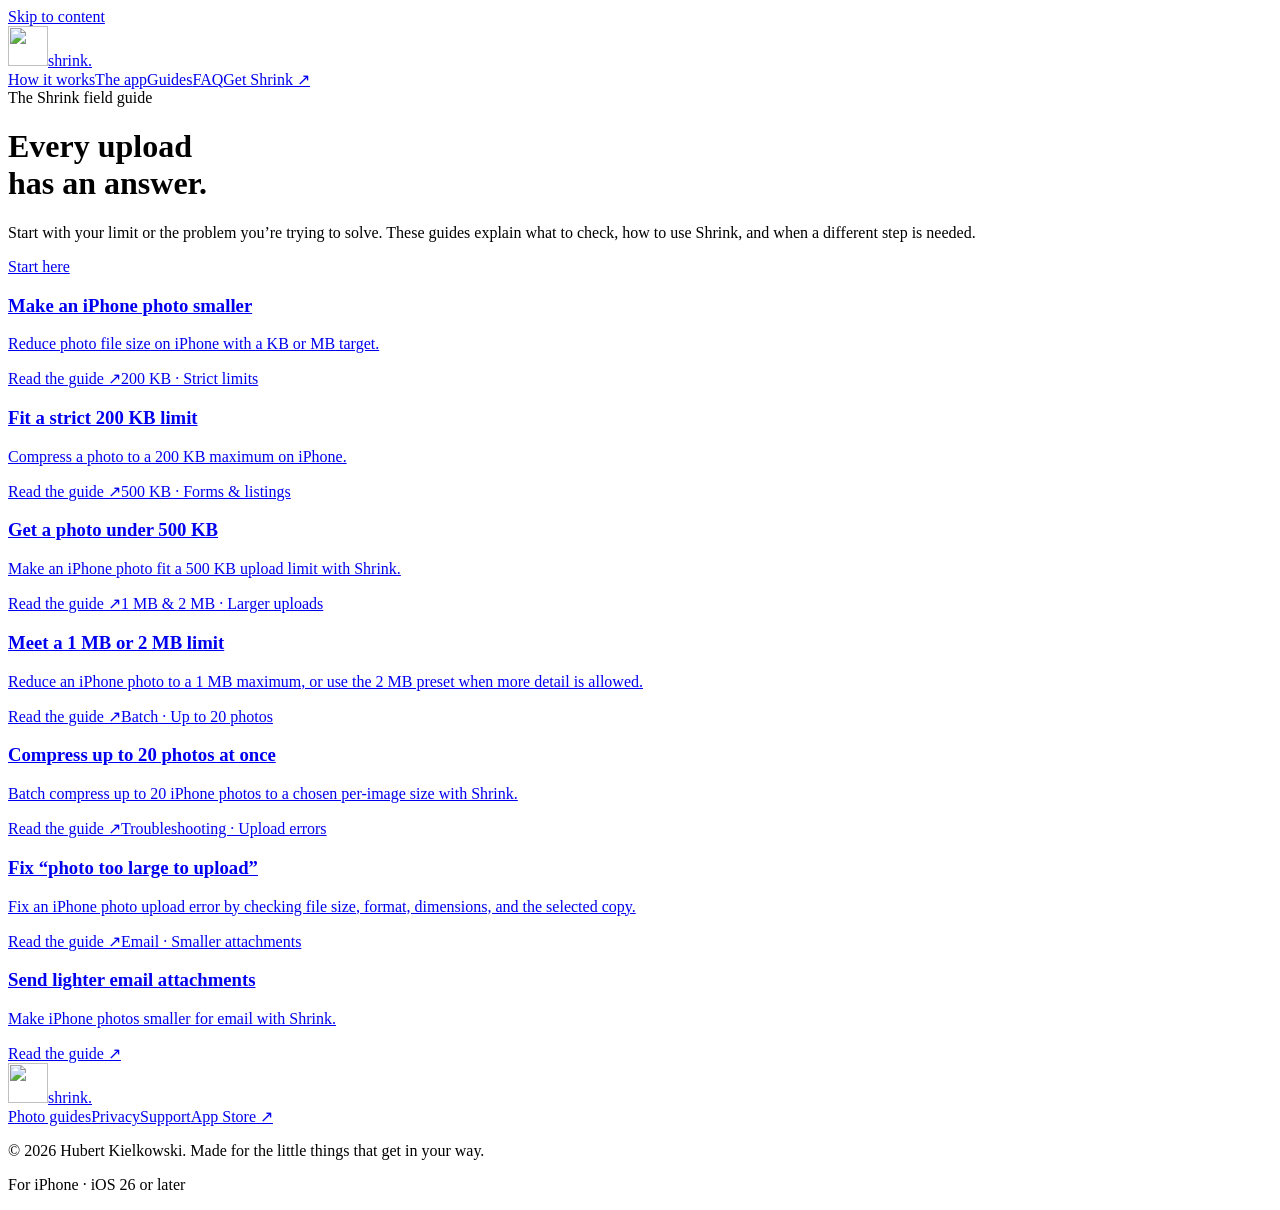
==== guides/index.html @ da06df04 "Move Shrink to bashubb.com/shrink" ====
<!doctype html><html lang="en"><head><meta charset="utf-8"><meta name="viewport" content="width=device-width, initial-scale=1">
<title>iPhone Photo Compression Guides | Shrink</title><meta name="description" content="Practical iPhone guides for 200 KB, 500 KB and 1 MB photo limits, batch compression, email attachments, and upload errors."><link rel="canonical" href="https://bashubb.com/shrink/guides/">
<meta name="theme-color" content="#faf9f6"><meta name="apple-itunes-app" content="app-id=6804833389">
<meta property="og:type" content="website"><meta property="og:site_name" content="Shrink"><meta property="og:title" content="iPhone Photo Compression Guides | Shrink"><meta property="og:description" content="Practical iPhone guides for 200 KB, 500 KB and 1 MB photo limits, batch compression, email attachments, and upload errors."><meta property="og:url" content="https://bashubb.com/shrink/guides/"><meta property="og:image" content="https://bashubb.com/shrink/assets/social-preview.png"><meta property="og:image:width" content="1200"><meta property="og:image:height" content="630"><meta property="og:image:alt" content="Shrink — big photos, small files. An iPhone photo compressor for upload limits."><meta name="twitter:card" content="summary_large_image"><meta name="twitter:image" content="https://bashubb.com/shrink/assets/social-preview.png">
<link rel="icon" href="../assets/app-icon-128.webp" type="image/webp"><link rel="apple-touch-icon" href="../assets/originals/app-icon.jpg"><link rel="stylesheet" href="../assets/site.css"><script src="../assets/site.js" defer></script>
</head><body><a class="skip" href="#main">Skip to content</a><header class="site-header"><nav class="nav wrap" aria-label="Main navigation"><a class="brand" href="../index.html" aria-label="Shrink home"><img src="../assets/app-icon-128.webp" alt="" width="40" height="40">shrink<span aria-hidden="true">.</span></a><div class="nav-links"><a href="../index.html#how-it-works">How it works</a><a href="../index.html#screenshots">The app</a><a href="../guides/index.html">Guides</a><a href="../index.html#faq">FAQ</a><a class="button small" href="https://apps.apple.com/app/id6804833389">Get Shrink <span aria-hidden="true">↗</span></a></div></nav></header><main id="main" class="guide-index wrap"><span class="eyebrow">The Shrink field guide</span><h1>Every upload<br>has an answer.</h1><p>Start with your limit or the problem you’re trying to solve. These guides explain what to check, how to use Shrink, and when a different step is needed.</p><div class="guide-grid"><a class="guide-card featured" href="../guides/reduce-photo-size-iphone/index.html"><span class="guide-tag">Start here</span><h3>Make an iPhone photo smaller</h3><p>Reduce photo file size on iPhone with a KB or MB target.</p><span class="guide-arrow">Read the guide <span aria-hidden="true">↗</span></span></a><a class="guide-card " href="../guides/compress-photo-to-200kb/index.html"><span class="guide-tag">200 KB · Strict limits</span><h3>Fit a strict 200 KB limit</h3><p>Compress a photo to a 200 KB maximum on iPhone.</p><span class="guide-arrow">Read the guide <span aria-hidden="true">↗</span></span></a><a class="guide-card " href="../guides/compress-photo-to-500kb/index.html"><span class="guide-tag">500 KB · Forms & listings</span><h3>Get a photo under 500 KB</h3><p>Make an iPhone photo fit a 500 KB upload limit with Shrink.</p><span class="guide-arrow">Read the guide <span aria-hidden="true">↗</span></span></a><a class="guide-card " href="../guides/compress-photo-under-1mb/index.html"><span class="guide-tag">1 MB & 2 MB · Larger uploads</span><h3>Meet a 1 MB or 2 MB limit</h3><p>Reduce an iPhone photo to a 1 MB maximum, or use the 2 MB preset when more detail is allowed.</p><span class="guide-arrow">Read the guide <span aria-hidden="true">↗</span></span></a><a class="guide-card " href="../guides/batch-compress-photos-iphone/index.html"><span class="guide-tag">Batch · Up to 20 photos</span><h3>Compress up to 20 photos at once</h3><p>Batch compress up to 20 iPhone photos to a chosen per-image size with Shrink.</p><span class="guide-arrow">Read the guide <span aria-hidden="true">↗</span></span></a><a class="guide-card " href="../guides/photo-too-large-to-upload-iphone/index.html"><span class="guide-tag">Troubleshooting · Upload errors</span><h3>Fix “photo too large to upload”</h3><p>Fix an iPhone photo upload error by checking file size, format, dimensions, and the selected copy.</p><span class="guide-arrow">Read the guide <span aria-hidden="true">↗</span></span></a><a class="guide-card " href="../guides/compress-photos-for-email-iphone/index.html"><span class="guide-tag">Email · Smaller attachments</span><h3>Send lighter email attachments</h3><p>Make iPhone photos smaller for email with Shrink.</p><span class="guide-arrow">Read the guide <span aria-hidden="true">↗</span></span></a></div></main><footer class="site-footer"><div class="wrap"><div class="footer-top"><a class="brand" href="../index.html" aria-label="Shrink home"><img src="../assets/app-icon-128.webp" alt="" width="40" height="40">shrink<span aria-hidden="true">.</span></a><nav class="footer-links" aria-label="Footer"><a href="../guides/index.html">Photo guides</a><a href="../privacy/index.html">Privacy</a><a href="mailto:bashubb.dev@gmail.com">Support</a><a href="https://apps.apple.com/app/id6804833389">App Store ↗</a></nav></div><div class="footer-bottom"><p>© 2026 Hubert Kielkowski. Made for the little things that get in your way.</p><p>For iPhone · iOS 26 or later</p></div></div></footer></body></html>
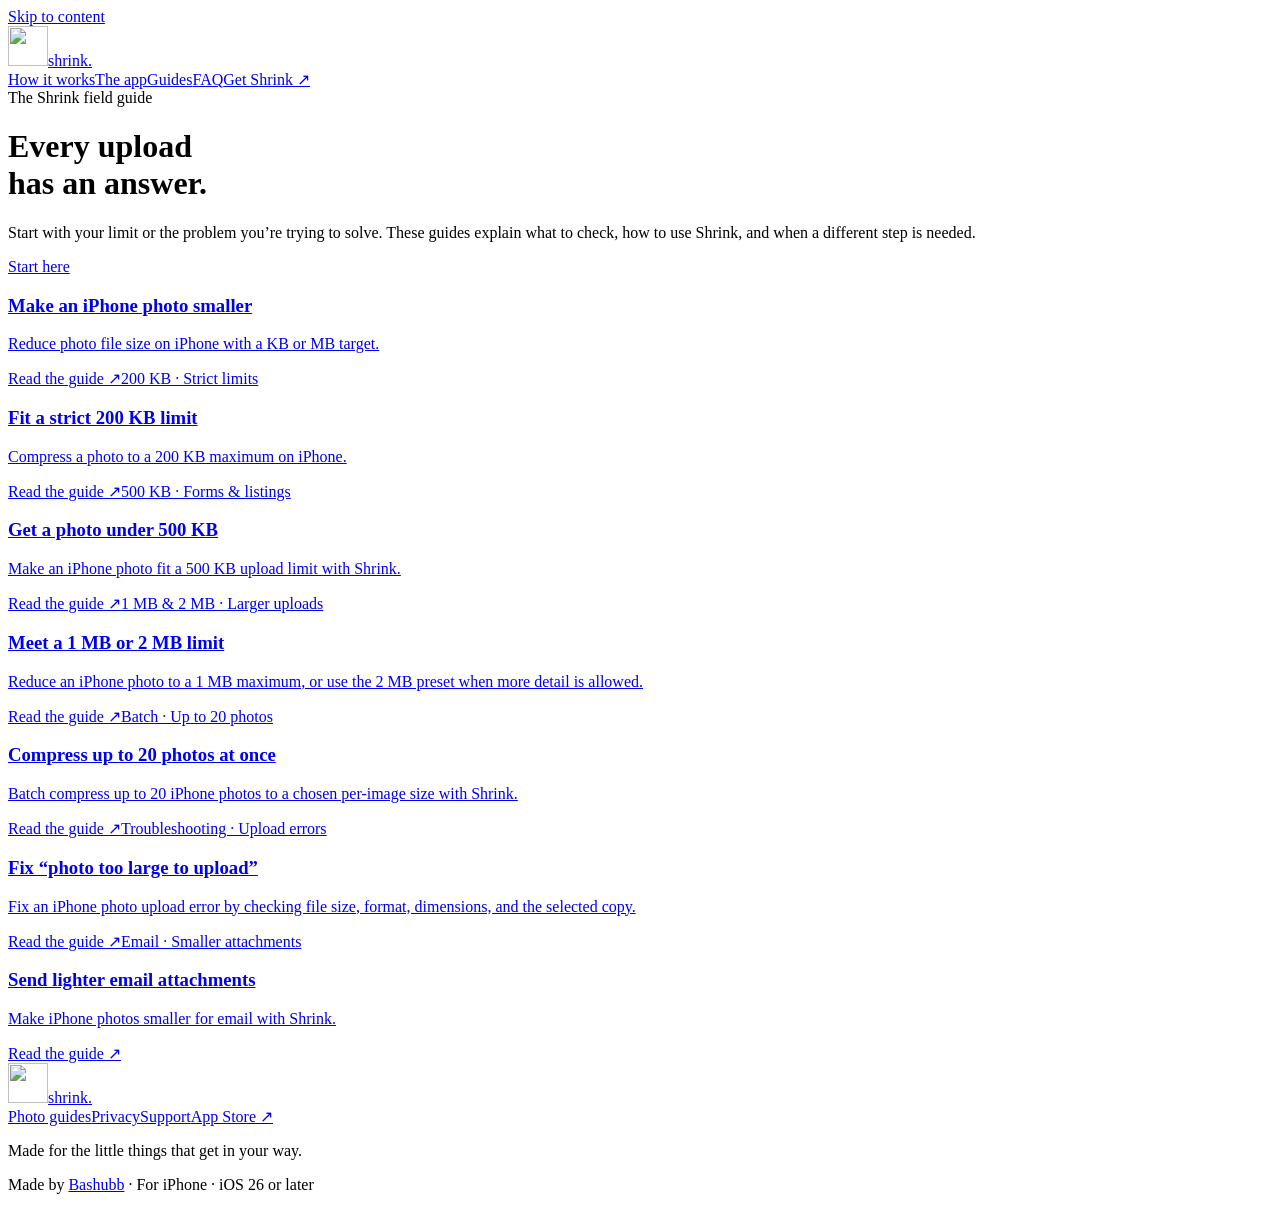
==== commit c253ca67: "Credit Bashubb in Shrink footer" ====
--- a/guides/index.html
+++ b/guides/index.html
@@ -3,4 +3,4 @@
 <meta name="theme-color" content="#faf9f6"><meta name="apple-itunes-app" content="app-id=6804833389">
 <meta property="og:type" content="website"><meta property="og:site_name" content="Shrink"><meta property="og:title" content="iPhone Photo Compression Guides | Shrink"><meta property="og:description" content="Practical iPhone guides for 200 KB, 500 KB and 1 MB photo limits, batch compression, email attachments, and upload errors."><meta property="og:url" content="https://bashubb.com/shrink/guides/"><meta property="og:image" content="https://bashubb.com/shrink/assets/social-preview.png"><meta property="og:image:width" content="1200"><meta property="og:image:height" content="630"><meta property="og:image:alt" content="Shrink — big photos, small files. An iPhone photo compressor for upload limits."><meta name="twitter:card" content="summary_large_image"><meta name="twitter:image" content="https://bashubb.com/shrink/assets/social-preview.png">
 <link rel="icon" href="../assets/app-icon-128.webp" type="image/webp"><link rel="apple-touch-icon" href="../assets/originals/app-icon.jpg"><link rel="stylesheet" href="../assets/site.css"><script src="../assets/site.js" defer></script>
-</head><body><a class="skip" href="#main">Skip to content</a><header class="site-header"><nav class="nav wrap" aria-label="Main navigation"><a class="brand" href="../index.html" aria-label="Shrink home"><img src="../assets/app-icon-128.webp" alt="" width="40" height="40">shrink<span aria-hidden="true">.</span></a><div class="nav-links"><a href="../index.html#how-it-works">How it works</a><a href="../index.html#screenshots">The app</a><a href="../guides/index.html">Guides</a><a href="../index.html#faq">FAQ</a><a class="button small" href="https://apps.apple.com/app/id6804833389">Get Shrink <span aria-hidden="true">↗</span></a></div></nav></header><main id="main" class="guide-index wrap"><span class="eyebrow">The Shrink field guide</span><h1>Every upload<br>has an answer.</h1><p>Start with your limit or the problem you’re trying to solve. These guides explain what to check, how to use Shrink, and when a different step is needed.</p><div class="guide-grid"><a class="guide-card featured" href="../guides/reduce-photo-size-iphone/index.html"><span class="guide-tag">Start here</span><h3>Make an iPhone photo smaller</h3><p>Reduce photo file size on iPhone with a KB or MB target.</p><span class="guide-arrow">Read the guide <span aria-hidden="true">↗</span></span></a><a class="guide-card " href="../guides/compress-photo-to-200kb/index.html"><span class="guide-tag">200 KB · Strict limits</span><h3>Fit a strict 200 KB limit</h3><p>Compress a photo to a 200 KB maximum on iPhone.</p><span class="guide-arrow">Read the guide <span aria-hidden="true">↗</span></span></a><a class="guide-card " href="../guides/compress-photo-to-500kb/index.html"><span class="guide-tag">500 KB · Forms & listings</span><h3>Get a photo under 500 KB</h3><p>Make an iPhone photo fit a 500 KB upload limit with Shrink.</p><span class="guide-arrow">Read the guide <span aria-hidden="true">↗</span></span></a><a class="guide-card " href="../guides/compress-photo-under-1mb/index.html"><span class="guide-tag">1 MB & 2 MB · Larger uploads</span><h3>Meet a 1 MB or 2 MB limit</h3><p>Reduce an iPhone photo to a 1 MB maximum, or use the 2 MB preset when more detail is allowed.</p><span class="guide-arrow">Read the guide <span aria-hidden="true">↗</span></span></a><a class="guide-card " href="../guides/batch-compress-photos-iphone/index.html"><span class="guide-tag">Batch · Up to 20 photos</span><h3>Compress up to 20 photos at once</h3><p>Batch compress up to 20 iPhone photos to a chosen per-image size with Shrink.</p><span class="guide-arrow">Read the guide <span aria-hidden="true">↗</span></span></a><a class="guide-card " href="../guides/photo-too-large-to-upload-iphone/index.html"><span class="guide-tag">Troubleshooting · Upload errors</span><h3>Fix “photo too large to upload”</h3><p>Fix an iPhone photo upload error by checking file size, format, dimensions, and the selected copy.</p><span class="guide-arrow">Read the guide <span aria-hidden="true">↗</span></span></a><a class="guide-card " href="../guides/compress-photos-for-email-iphone/index.html"><span class="guide-tag">Email · Smaller attachments</span><h3>Send lighter email attachments</h3><p>Make iPhone photos smaller for email with Shrink.</p><span class="guide-arrow">Read the guide <span aria-hidden="true">↗</span></span></a></div></main><footer class="site-footer"><div class="wrap"><div class="footer-top"><a class="brand" href="../index.html" aria-label="Shrink home"><img src="../assets/app-icon-128.webp" alt="" width="40" height="40">shrink<span aria-hidden="true">.</span></a><nav class="footer-links" aria-label="Footer"><a href="../guides/index.html">Photo guides</a><a href="../privacy/index.html">Privacy</a><a href="mailto:bashubb.dev@gmail.com">Support</a><a href="https://apps.apple.com/app/id6804833389">App Store ↗</a></nav></div><div class="footer-bottom"><p>© 2026 Hubert Kielkowski. Made for the little things that get in your way.</p><p>For iPhone · iOS 26 or later</p></div></div></footer></body></html>+</head><body><a class="skip" href="#main">Skip to content</a><header class="site-header"><nav class="nav wrap" aria-label="Main navigation"><a class="brand" href="../index.html" aria-label="Shrink home"><img src="../assets/app-icon-128.webp" alt="" width="40" height="40">shrink<span aria-hidden="true">.</span></a><div class="nav-links"><a href="../index.html#how-it-works">How it works</a><a href="../index.html#screenshots">The app</a><a href="../guides/index.html">Guides</a><a href="../index.html#faq">FAQ</a><a class="button small" href="https://apps.apple.com/app/id6804833389">Get Shrink <span aria-hidden="true">↗</span></a></div></nav></header><main id="main" class="guide-index wrap"><span class="eyebrow">The Shrink field guide</span><h1>Every upload<br>has an answer.</h1><p>Start with your limit or the problem you’re trying to solve. These guides explain what to check, how to use Shrink, and when a different step is needed.</p><div class="guide-grid"><a class="guide-card featured" href="../guides/reduce-photo-size-iphone/index.html"><span class="guide-tag">Start here</span><h3>Make an iPhone photo smaller</h3><p>Reduce photo file size on iPhone with a KB or MB target.</p><span class="guide-arrow">Read the guide <span aria-hidden="true">↗</span></span></a><a class="guide-card " href="../guides/compress-photo-to-200kb/index.html"><span class="guide-tag">200 KB · Strict limits</span><h3>Fit a strict 200 KB limit</h3><p>Compress a photo to a 200 KB maximum on iPhone.</p><span class="guide-arrow">Read the guide <span aria-hidden="true">↗</span></span></a><a class="guide-card " href="../guides/compress-photo-to-500kb/index.html"><span class="guide-tag">500 KB · Forms & listings</span><h3>Get a photo under 500 KB</h3><p>Make an iPhone photo fit a 500 KB upload limit with Shrink.</p><span class="guide-arrow">Read the guide <span aria-hidden="true">↗</span></span></a><a class="guide-card " href="../guides/compress-photo-under-1mb/index.html"><span class="guide-tag">1 MB & 2 MB · Larger uploads</span><h3>Meet a 1 MB or 2 MB limit</h3><p>Reduce an iPhone photo to a 1 MB maximum, or use the 2 MB preset when more detail is allowed.</p><span class="guide-arrow">Read the guide <span aria-hidden="true">↗</span></span></a><a class="guide-card " href="../guides/batch-compress-photos-iphone/index.html"><span class="guide-tag">Batch · Up to 20 photos</span><h3>Compress up to 20 photos at once</h3><p>Batch compress up to 20 iPhone photos to a chosen per-image size with Shrink.</p><span class="guide-arrow">Read the guide <span aria-hidden="true">↗</span></span></a><a class="guide-card " href="../guides/photo-too-large-to-upload-iphone/index.html"><span class="guide-tag">Troubleshooting · Upload errors</span><h3>Fix “photo too large to upload”</h3><p>Fix an iPhone photo upload error by checking file size, format, dimensions, and the selected copy.</p><span class="guide-arrow">Read the guide <span aria-hidden="true">↗</span></span></a><a class="guide-card " href="../guides/compress-photos-for-email-iphone/index.html"><span class="guide-tag">Email · Smaller attachments</span><h3>Send lighter email attachments</h3><p>Make iPhone photos smaller for email with Shrink.</p><span class="guide-arrow">Read the guide <span aria-hidden="true">↗</span></span></a></div></main><footer class="site-footer"><div class="wrap"><div class="footer-top"><a class="brand" href="../index.html" aria-label="Shrink home"><img src="../assets/app-icon-128.webp" alt="" width="40" height="40">shrink<span aria-hidden="true">.</span></a><nav class="footer-links" aria-label="Footer"><a href="../guides/index.html">Photo guides</a><a href="../privacy/index.html">Privacy</a><a href="mailto:bashubb.dev@gmail.com">Support</a><a href="https://apps.apple.com/app/id6804833389">App Store ↗</a></nav></div><div class="footer-bottom"><p>Made for the little things that get in your way.</p><p>Made by <a href="https://bashubb.com/">Bashubb</a> · For iPhone · iOS 26 or later</p></div></div></footer></body></html>
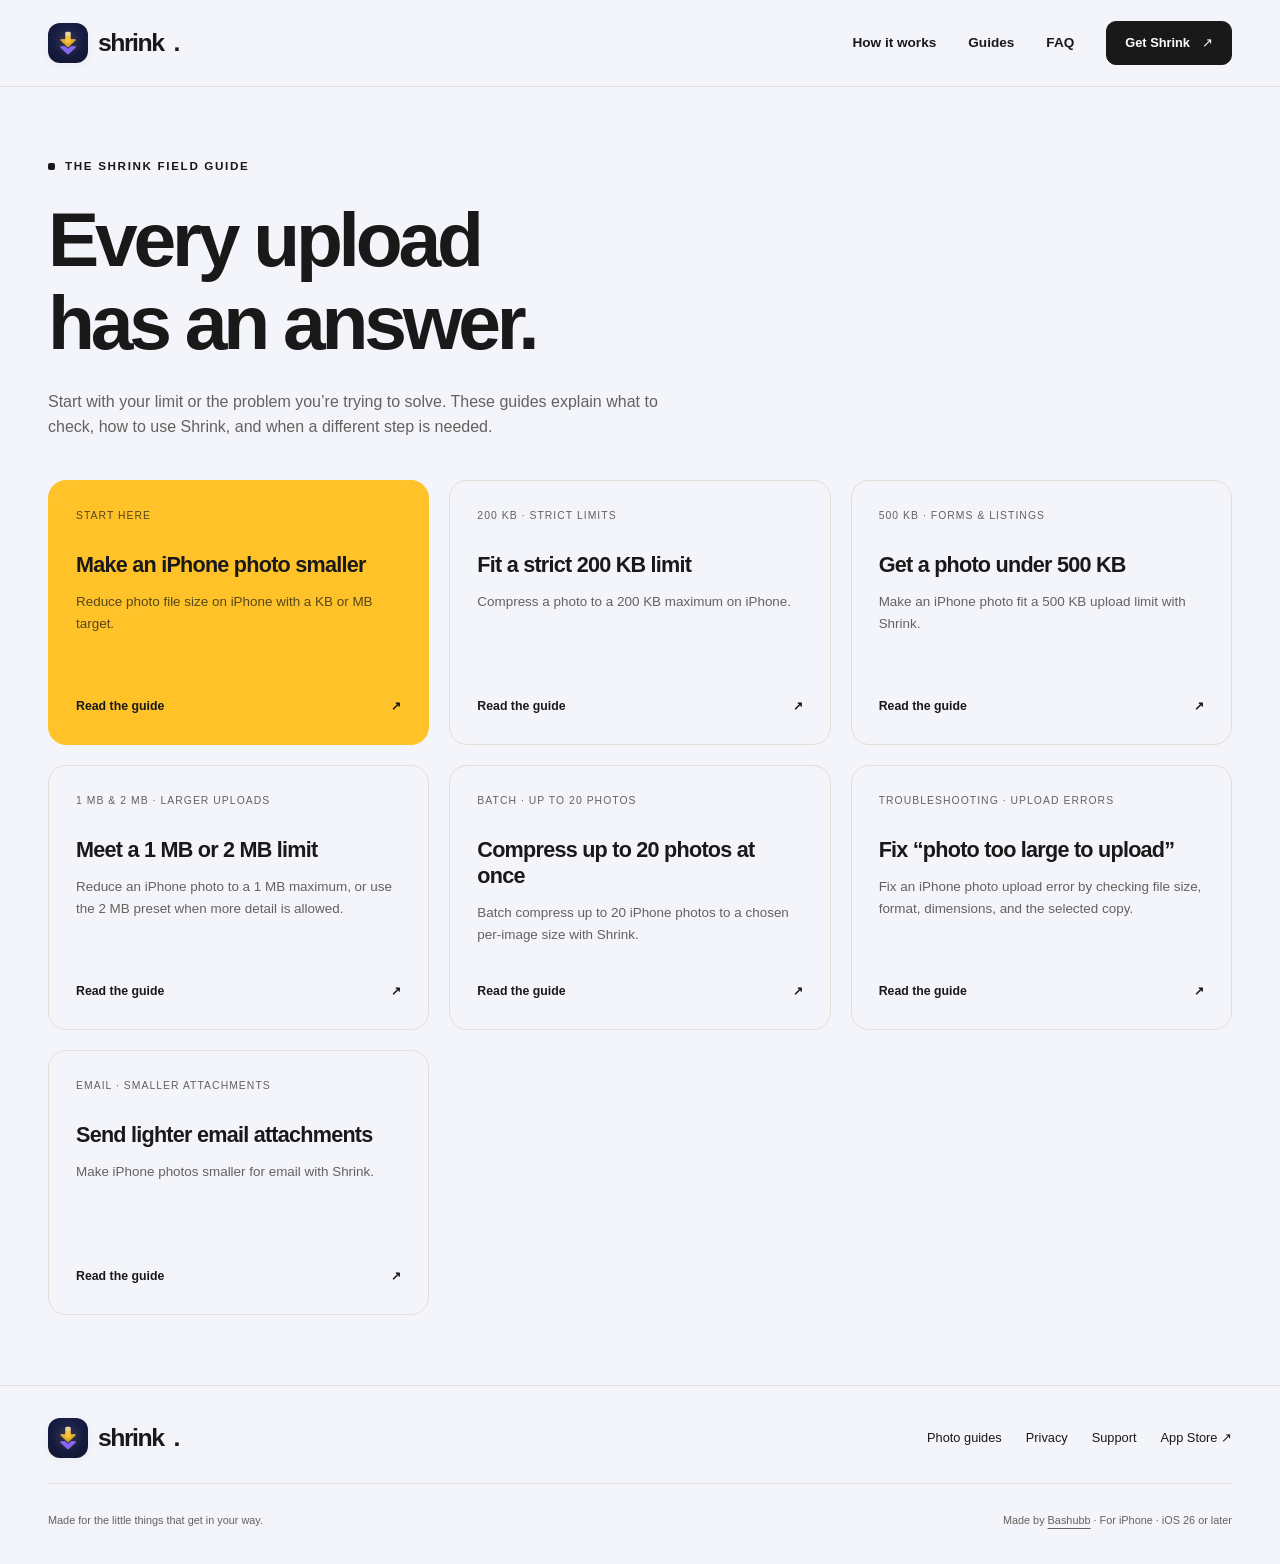
==== commit 2f639075: "UFO redesign: night-sky home page with the animated saucer, new app screens Home page rebuilt on the" ====
--- a/guides/index.html
+++ b/guides/index.html
@@ -1,6 +1,6 @@
 <!doctype html><html lang="en"><head><meta charset="utf-8"><meta name="viewport" content="width=device-width, initial-scale=1">
 <title>iPhone Photo Compression Guides | Shrink</title><meta name="description" content="Practical iPhone guides for 200 KB, 500 KB and 1 MB photo limits, batch compression, email attachments, and upload errors."><link rel="canonical" href="https://bashubb.com/shrink/guides/">
-<meta name="theme-color" content="#faf9f6"><meta name="apple-itunes-app" content="app-id=6804833389">
+<meta name="theme-color" content="#F4F5FA"><meta name="apple-itunes-app" content="app-id=6804833389">
 <meta property="og:type" content="website"><meta property="og:site_name" content="Shrink"><meta property="og:title" content="iPhone Photo Compression Guides | Shrink"><meta property="og:description" content="Practical iPhone guides for 200 KB, 500 KB and 1 MB photo limits, batch compression, email attachments, and upload errors."><meta property="og:url" content="https://bashubb.com/shrink/guides/"><meta property="og:image" content="https://bashubb.com/shrink/assets/social-preview.png"><meta property="og:image:width" content="1200"><meta property="og:image:height" content="630"><meta property="og:image:alt" content="Shrink — big photos, small files. An iPhone photo compressor for upload limits."><meta name="twitter:card" content="summary_large_image"><meta name="twitter:image" content="https://bashubb.com/shrink/assets/social-preview.png">
-<link rel="icon" href="../assets/app-icon-128.webp" type="image/webp"><link rel="apple-touch-icon" href="../assets/originals/app-icon.jpg"><link rel="stylesheet" href="../assets/site.css"><script src="../assets/site.js" defer></script>
-</head><body><a class="skip" href="#main">Skip to content</a><header class="site-header"><nav class="nav wrap" aria-label="Main navigation"><a class="brand" href="../index.html" aria-label="Shrink home"><img src="../assets/app-icon-128.webp" alt="" width="40" height="40">shrink<span aria-hidden="true">.</span></a><div class="nav-links"><a href="../index.html#how-it-works">How it works</a><a href="../index.html#screenshots">The app</a><a href="../guides/index.html">Guides</a><a href="../index.html#faq">FAQ</a><a class="button small" href="https://apps.apple.com/app/id6804833389">Get Shrink <span aria-hidden="true">↗</span></a></div></nav></header><main id="main" class="guide-index wrap"><span class="eyebrow">The Shrink field guide</span><h1>Every upload<br>has an answer.</h1><p>Start with your limit or the problem you’re trying to solve. These guides explain what to check, how to use Shrink, and when a different step is needed.</p><div class="guide-grid"><a class="guide-card featured" href="../guides/reduce-photo-size-iphone/index.html"><span class="guide-tag">Start here</span><h3>Make an iPhone photo smaller</h3><p>Reduce photo file size on iPhone with a KB or MB target.</p><span class="guide-arrow">Read the guide <span aria-hidden="true">↗</span></span></a><a class="guide-card " href="../guides/compress-photo-to-200kb/index.html"><span class="guide-tag">200 KB · Strict limits</span><h3>Fit a strict 200 KB limit</h3><p>Compress a photo to a 200 KB maximum on iPhone.</p><span class="guide-arrow">Read the guide <span aria-hidden="true">↗</span></span></a><a class="guide-card " href="../guides/compress-photo-to-500kb/index.html"><span class="guide-tag">500 KB · Forms & listings</span><h3>Get a photo under 500 KB</h3><p>Make an iPhone photo fit a 500 KB upload limit with Shrink.</p><span class="guide-arrow">Read the guide <span aria-hidden="true">↗</span></span></a><a class="guide-card " href="../guides/compress-photo-under-1mb/index.html"><span class="guide-tag">1 MB & 2 MB · Larger uploads</span><h3>Meet a 1 MB or 2 MB limit</h3><p>Reduce an iPhone photo to a 1 MB maximum, or use the 2 MB preset when more detail is allowed.</p><span class="guide-arrow">Read the guide <span aria-hidden="true">↗</span></span></a><a class="guide-card " href="../guides/batch-compress-photos-iphone/index.html"><span class="guide-tag">Batch · Up to 20 photos</span><h3>Compress up to 20 photos at once</h3><p>Batch compress up to 20 iPhone photos to a chosen per-image size with Shrink.</p><span class="guide-arrow">Read the guide <span aria-hidden="true">↗</span></span></a><a class="guide-card " href="../guides/photo-too-large-to-upload-iphone/index.html"><span class="guide-tag">Troubleshooting · Upload errors</span><h3>Fix “photo too large to upload”</h3><p>Fix an iPhone photo upload error by checking file size, format, dimensions, and the selected copy.</p><span class="guide-arrow">Read the guide <span aria-hidden="true">↗</span></span></a><a class="guide-card " href="../guides/compress-photos-for-email-iphone/index.html"><span class="guide-tag">Email · Smaller attachments</span><h3>Send lighter email attachments</h3><p>Make iPhone photos smaller for email with Shrink.</p><span class="guide-arrow">Read the guide <span aria-hidden="true">↗</span></span></a></div></main><footer class="site-footer"><div class="wrap"><div class="footer-top"><a class="brand" href="../index.html" aria-label="Shrink home"><img src="../assets/app-icon-128.webp" alt="" width="40" height="40">shrink<span aria-hidden="true">.</span></a><nav class="footer-links" aria-label="Footer"><a href="../guides/index.html">Photo guides</a><a href="../privacy/index.html">Privacy</a><a href="mailto:bashubb.dev@gmail.com">Support</a><a href="https://apps.apple.com/app/id6804833389">App Store ↗</a></nav></div><div class="footer-bottom"><p>Made for the little things that get in your way.</p><p>Made by <a href="https://bashubb.com/">Bashubb</a> · For iPhone · iOS 26 or later</p></div></div></footer></body></html>+<link rel="icon" href="../assets/fav/favicon-32.png" type="image/png" sizes="32x32"><link rel="icon" href="../assets/fav/favicon-192.png" type="image/png" sizes="192x192"><link rel="apple-touch-icon" href="../assets/fav/apple-touch-icon.png"><link rel="stylesheet" href="../assets/site.css?v=2"><script src="../assets/site.js" defer></script>
+</head><body><a class="skip" href="#main">Skip to content</a><header class="site-header"><nav class="nav wrap" aria-label="Main navigation"><a class="brand" href="../index.html" aria-label="Shrink home"><img src="../assets/app-icon-128.webp" alt="" width="40" height="40">shrink<span aria-hidden="true">.</span></a><div class="nav-links"><a href="../index.html#how-it-works">How it works</a><a href="../guides/index.html">Guides</a><a href="../index.html#faq">FAQ</a><a class="button small" href="https://apps.apple.com/app/id6804833389">Get Shrink <span aria-hidden="true">↗</span></a></div></nav></header><main id="main" class="guide-index wrap"><span class="eyebrow">The Shrink field guide</span><h1>Every upload<br>has an answer.</h1><p>Start with your limit or the problem you’re trying to solve. These guides explain what to check, how to use Shrink, and when a different step is needed.</p><div class="guide-grid"><a class="guide-card featured" href="../guides/reduce-photo-size-iphone/index.html"><span class="guide-tag">Start here</span><h3>Make an iPhone photo smaller</h3><p>Reduce photo file size on iPhone with a KB or MB target.</p><span class="guide-arrow">Read the guide <span aria-hidden="true">↗</span></span></a><a class="guide-card " href="../guides/compress-photo-to-200kb/index.html"><span class="guide-tag">200 KB · Strict limits</span><h3>Fit a strict 200 KB limit</h3><p>Compress a photo to a 200 KB maximum on iPhone.</p><span class="guide-arrow">Read the guide <span aria-hidden="true">↗</span></span></a><a class="guide-card " href="../guides/compress-photo-to-500kb/index.html"><span class="guide-tag">500 KB · Forms & listings</span><h3>Get a photo under 500 KB</h3><p>Make an iPhone photo fit a 500 KB upload limit with Shrink.</p><span class="guide-arrow">Read the guide <span aria-hidden="true">↗</span></span></a><a class="guide-card " href="../guides/compress-photo-under-1mb/index.html"><span class="guide-tag">1 MB & 2 MB · Larger uploads</span><h3>Meet a 1 MB or 2 MB limit</h3><p>Reduce an iPhone photo to a 1 MB maximum, or use the 2 MB preset when more detail is allowed.</p><span class="guide-arrow">Read the guide <span aria-hidden="true">↗</span></span></a><a class="guide-card " href="../guides/batch-compress-photos-iphone/index.html"><span class="guide-tag">Batch · Up to 20 photos</span><h3>Compress up to 20 photos at once</h3><p>Batch compress up to 20 iPhone photos to a chosen per-image size with Shrink.</p><span class="guide-arrow">Read the guide <span aria-hidden="true">↗</span></span></a><a class="guide-card " href="../guides/photo-too-large-to-upload-iphone/index.html"><span class="guide-tag">Troubleshooting · Upload errors</span><h3>Fix “photo too large to upload”</h3><p>Fix an iPhone photo upload error by checking file size, format, dimensions, and the selected copy.</p><span class="guide-arrow">Read the guide <span aria-hidden="true">↗</span></span></a><a class="guide-card " href="../guides/compress-photos-for-email-iphone/index.html"><span class="guide-tag">Email · Smaller attachments</span><h3>Send lighter email attachments</h3><p>Make iPhone photos smaller for email with Shrink.</p><span class="guide-arrow">Read the guide <span aria-hidden="true">↗</span></span></a></div></main><footer class="site-footer"><div class="wrap"><div class="footer-top"><a class="brand" href="../index.html" aria-label="Shrink home"><img src="../assets/app-icon-128.webp" alt="" width="40" height="40">shrink<span aria-hidden="true">.</span></a><nav class="footer-links" aria-label="Footer"><a href="../guides/index.html">Photo guides</a><a href="../privacy/index.html">Privacy</a><a href="mailto:bashubb.dev@gmail.com">Support</a><a href="https://apps.apple.com/app/id6804833389">App Store ↗</a></nav></div><div class="footer-bottom"><p>Made for the little things that get in your way.</p><p>Made by <a href="https://bashubb.com/">Bashubb</a> · For iPhone · iOS 26 or later</p></div></div></footer></body></html>
--- a/assets/site.css
+++ b/assets/site.css
@@ -0,0 +1,30 @@
+@layer reset, base, components, responsive;
+@layer reset {
+  *,*::before,*::after{box-sizing:border-box}body,h1,h2,h3,p,figure{margin:0}img{display:block;max-width:100%;height:auto}button,input{font:inherit}a{color:inherit}button,a{-webkit-tap-highlight-color:transparent}html{scroll-behavior:smooth;scroll-padding-top:100px}
+}
+@layer base {
+  :root{color-scheme:only light;--paper:#F4F5FA;--ink:#191919;--muted:#62625f;--yellow:#FFC229;--line:#deded7;--white:#fff;--radius:24px}
+  body{font-family:Inter,-apple-system,BlinkMacSystemFont,"Segoe UI",sans-serif;background:var(--paper);color:var(--ink);font-size:16px;line-height:1.6;-webkit-font-smoothing:antialiased}
+  ::selection{background:var(--yellow);color:var(--ink)}:focus-visible{outline:3px solid #4b50d8;outline-offset:5px}a{text-underline-offset:4px}h1,h2,h3{line-height:1.08;letter-spacing:-.055em}h1{font-size:clamp(3.9rem,7.7vw,7.2rem);font-weight:800}h2{font-size:clamp(2.4rem,4.4vw,4rem);font-weight:750}h3{font-size:1.4rem;letter-spacing:-.035em}p{color:var(--muted)}.wrap{max-width:1240px;width:calc(100% - 96px);margin-inline:auto}.section{padding-block:100px}.eyebrow{font-size:.73rem;font-weight:750;letter-spacing:.14em;text-transform:uppercase;color:var(--ink);display:block;margin-bottom:22px}.eyebrow::before{content:"";display:inline-block;width:7px;height:7px;background:currentColor;margin-right:10px;border-radius:2px}.section-heading{display:flex;align-items:end;justify-content:space-between;gap:40px;margin-bottom:44px}.section-heading p{max-width:365px}.section-heading h2{max-width:650px}.text-link{font-weight:650;text-decoration-thickness:1px}.muted{color:var(--muted)}.skip{position:fixed;left:20px;top:-100px;z-index:99;background:var(--ink);color:white;padding:12px}.skip:focus{top:10px}
+}
+@layer components {
+  .site-header{background:color-mix(in srgb,var(--paper) 96%,transparent);position:sticky;top:0;z-index:20;border-bottom:1px solid var(--line)}.nav{display:flex;align-items:center;justify-content:space-between;min-height:86px;gap:28px}.brand{display:inline-flex;gap:10px;align-items:center;text-decoration:none;font-size:1.55rem;font-weight:800;letter-spacing:-.06em}.brand img{border-radius:12px;width:40px;height:40px;box-shadow:0 2px 10px #0000000b}.nav-links{display:flex;align-items:center;gap:32px}.nav-links a{text-decoration:none;font-size:.85rem;font-weight:550}.nav-links a:hover{text-decoration:underline}.button{display:inline-flex;align-items:center;justify-content:center;gap:12px;text-decoration:none!important;font-size:.9rem;font-weight:650;padding:16px 23px;border-radius:10px;background:var(--ink);color:var(--white);border:1px solid var(--ink);line-height:1.25;min-height:52px;transition:transform .18s,background .18s}.button:hover{background:#333;transform:translateY(-2px)}.button.small{padding:12px 18px;min-height:44px;font-size:.8rem}.button.yellow{background:var(--yellow);border-color:var(--yellow);color:var(--ink)}.button.yellow:hover{background:#ffda67}.button.outline{background:transparent;color:var(--ink);border-color:var(--line)}.button svg{width:21px;height:24px;fill:currentColor}.nav-toggle{display:none}
+  .hero{padding-top:66px;padding-bottom:54px;display:grid;grid-template-columns:1.05fr 1fr;align-items:center;gap:30px;min-height:740px}.hero-copy{padding-bottom:16px;position:relative;z-index:2}.hero h1{margin-bottom:25px}.hero h1 span{position:relative;display:inline-block}.hero h1 span::after{content:"";position:absolute;z-index:-1;height:18%;width:101%;background:var(--yellow);left:-1%;bottom:5%;transform:rotate(-2deg)}.hero-intro{max-width:450px;font-size:1.08rem;line-height:1.7}.hero-actions{display:flex;align-items:center;gap:23px;margin-top:28px}.hero-actions .text-link{font-size:.84rem}.trial-note{font-size:.74rem;margin-top:14px}.hero-art{position:relative;min-height:590px;isolation:isolate}.art-backdrop{position:absolute;inset:26px -4px 18px 0;background:#efeee8;border-radius:140px 140px 26px 26px;z-index:-2;overflow:hidden}.art-backdrop::before{content:"";position:absolute;width:420px;height:420px;border:1px solid #d3d2ca;border-radius:50%;top:100px;left:20px}.art-backdrop::after{content:"";position:absolute;width:520px;height:520px;border:1px solid #d3d2ca;border-radius:50%;top:50px;left:-30px}.hero-shot{overflow:hidden;aspect-ratio:1290/2241;position:absolute;border-radius:17px;box-shadow:0 18px 45px #0002;width:235px}.hero-shot img{width:100%;max-width:none;margin-top:-43%}.hero-shot.back{left:15px;top:45px;transform:rotate(-9deg);width:250px}.hero-shot.front{right:18px;top:90px;transform:rotate(7deg);width:260px}.art-label{position:absolute;left:21px;bottom:7px;background:var(--ink);color:white;box-shadow:0 7px 20px #0002;border-radius:13px;padding:13px 19px;display:flex;gap:16px;align-items:center;transform:rotate(-3deg);font-size:.8rem;z-index:3}.art-label .arrow{font-size:2rem;color:var(--yellow);line-height:1}.art-label strong{display:block;font-size:1rem}.art-label small{color:#cbcaca}.hero-caption{margin-top:12px;text-align:right;font-size:.66rem}
+  .proof-strip{border-top:1px solid var(--line);border-bottom:1px solid var(--line);display:grid;grid-template-columns:repeat(4,1fr);padding-block:25px;gap:15px}.proof-item{display:flex;align-items:center;justify-content:center;gap:12px;font-size:.82rem;font-weight:600;border-right:1px solid var(--line)}.proof-item:last-child{border-right:0}.proof-icon{font-size:1.25rem;font-weight:400}
+  .target-section{padding-top:86px}.target-layout{display:grid;grid-template-columns:1fr 1.1fr;gap:70px;align-items:center}.target-layout h2{max-width:460px}.target-layout p{margin-top:22px;max-width:420px}.target-panel{background:var(--white);border:1px solid var(--line);border-radius:var(--radius);padding:30px}.panel-label{display:flex;justify-content:space-between;align-items:center;font-size:.76rem;font-weight:650;margin-bottom:18px}.panel-label span:last-child{color:var(--muted);font-size:.68rem;font-weight:450}.target-options{display:grid;grid-template-columns:repeat(4,1fr);gap:8px}.target-options a{padding:17px 4px;border:1px solid var(--line);border-radius:9px;text-align:center;text-decoration:none;font-size:.82rem;font-weight:700;transition:background .15s}.target-options a:hover,.target-options a:focus{background:var(--yellow);border-color:var(--yellow)}.target-bottom{display:flex;align-items:center;justify-content:space-between;gap:15px;margin-top:20px;padding-top:17px;border-top:1px solid var(--line);font-size:.73rem}.target-bottom p{margin:0;font-size:.73rem}.target-bottom a{font-weight:650;white-space:nowrap}.use-cases{display:flex;flex-wrap:wrap;gap:8px;margin-top:24px}.use-cases span{font-size:.7rem;border:1px solid var(--line);padding:6px 11px;border-radius:30px;color:#62625f}
+  .screenshots-section{background:var(--ink);color:var(--white);overflow:hidden}.screenshots-section .eyebrow{color:var(--yellow)}.screenshots-section p{color:#bcbcb8}.screenshots-section .section-heading h2{max-width:600px}.gallery-controls{display:flex;gap:8px}.gallery-controls[hidden]{display:none}.gallery-controls button{background:transparent;border:1px solid #585855;color:white;border-radius:50%;width:47px;height:47px;cursor:pointer;font-size:1.3rem}.gallery-controls button:hover{background:#333}.gallery{display:flex;gap:22px;overflow-x:auto;scroll-snap-type:x mandatory;padding:5px 2px 22px;scrollbar-color:#686864 #292927}.gallery figure{flex:0 0 222px;scroll-snap-align:start}.gallery img{border-radius:15px;width:222px}.gallery figcaption{padding:16px 2px 0;display:flex;gap:15px;font-size:.8rem;color:#e7e7e3}.gallery figcaption span{color:var(--yellow);font-size:.69rem;padding-top:2px}.gallery-note{font-size:.68rem;margin-top:17px}
+  .steps{display:grid;grid-template-columns:repeat(3,1fr);gap:40px;margin-top:55px}.step{border-top:1px solid var(--line);padding-top:24px}.step-number{display:flex;align-items:center;justify-content:center;background:var(--yellow);border-radius:50%;height:36px;width:36px;font-size:.8rem;font-weight:700;margin-bottom:25px}.step h3{margin-bottom:15px}.step p{font-size:.91rem;line-height:1.75}.shortcut{display:flex;justify-content:space-between;align-items:center;gap:30px;background:#eeede8;padding:23px 28px;border-radius:13px;margin-top:40px;font-size:.85rem}.shortcut p{color:var(--ink)}.shortcut a{white-space:nowrap}
+  .benefits{display:grid;grid-template-columns:1fr 1fr;gap:22px;margin-top:60px}.benefit{border:1px solid var(--line);border-radius:var(--radius);padding:34px;position:relative;overflow:hidden}.benefit h3{font-size:1.8rem;margin-bottom:16px;max-width:280px}.benefit p{max-width:380px;font-size:.9rem}.benefit-icon{display:block;font-size:1.6rem;margin-bottom:28px}.benefit.yellow-card{background:var(--yellow);border-color:var(--yellow)}.yellow-card p{color:#514312}.benefit a{display:inline-block;font-size:.82rem;margin-top:26px}
+  .guides-section{background:#f0efea}.guide-grid{display:grid;grid-template-columns:repeat(3,1fr);gap:20px}.guide-card{background:var(--paper);border:1px solid #e0dfd8;border-radius:18px;padding:27px;display:flex;flex-direction:column;min-height:265px;text-decoration:none;transition:transform .2s,box-shadow .2s}.guide-card:hover{transform:translateY(-5px);box-shadow:0 10px 25px #00000007}.guide-tag{font-size:.65rem;letter-spacing:.1em;text-transform:uppercase;color:var(--muted);margin-bottom:28px}.guide-card h3{font-size:1.35rem;line-height:1.2;margin-bottom:13px}.guide-card p{font-size:.84rem;line-height:1.65}.guide-arrow{margin-top:auto;padding-top:23px;font-size:.77rem;font-weight:650;display:flex;justify-content:space-between}.guide-card.featured{background:var(--yellow);border-color:var(--yellow)}.guide-card.featured p,.guide-card.featured .guide-tag{color:#574718}.all-guides-link{margin-top:28px;font-size:.85rem}
+  .faq-layout{display:grid;grid-template-columns:.8fr 1.2fr;gap:90px}.faq-layout h2{margin-bottom:24px}.faq-layout>div>p{max-width:280px;font-size:.9rem}.faq-list details{border-bottom:1px solid var(--line)}.faq-list details:first-child{border-top:1px solid var(--line)}.faq-list summary{padding:23px 36px 23px 0;font-size:.96rem;font-weight:600;cursor:pointer;list-style:none;position:relative;line-height:1.4}.faq-list summary::-webkit-details-marker{display:none}.faq-list summary::after{content:"+";position:absolute;right:2px;top:21px;font-size:1.4rem;font-weight:400}.faq-list details[open] summary::after{content:"−"}.faq-list details p{padding:0 30px 22px 0;font-size:.87rem;line-height:1.8}.faq-list details a{display:inline-block;margin-top:8px;color:var(--ink);font-weight:650}
+  .download-section{padding-top:0}.download-card{background:var(--yellow);border-radius:28px;padding:62px 65px;display:grid;grid-template-columns:1.15fr 1fr;gap:40px;align-items:center;position:relative;overflow:hidden}.download-card h2{font-size:clamp(2.7rem,4.8vw,4.5rem);max-width:550px}.download-card p{color:#584919;margin-top:20px;max-width:425px;font-size:.94rem}.download-action{justify-self:end;display:flex;flex-direction:column;align-items:center;gap:20px}.download-action img{width:86px;height:86px;border-radius:21px;box-shadow:0 10px 20px #49390015}.download-action .trial-note{font-size:.72rem;text-align:center;margin:0}.download-action .button{padding:20px 27px}.site-footer{padding:32px 0 35px;border-top:1px solid var(--line)}.footer-top{display:flex;align-items:center;justify-content:space-between;gap:30px}.footer-links{display:flex;flex-wrap:wrap;gap:24px;font-size:.8rem}.footer-links a{text-decoration:none}.footer-links a:hover{text-decoration:underline}.footer-bottom{display:flex;justify-content:space-between;gap:20px;padding-top:28px;margin-top:25px;border-top:1px solid var(--line);font-size:.68rem;color:var(--muted)}.footer-bottom p{font-size:inherit}
+  .article-hero{padding:60px 0 55px;border-bottom:1px solid var(--line)}.breadcrumbs{display:flex;flex-wrap:wrap;gap:10px;font-size:.74rem;color:var(--muted);margin-bottom:40px}.breadcrumbs a{text-decoration:none}.breadcrumbs a:hover{text-decoration:underline}.article-hero h1{font-size:clamp(2.8rem,5.5vw,5rem);max-width:920px}.article-deck{font-size:1.15rem;max-width:760px;margin-top:26px}.article-meta{font-size:.73rem;margin-top:22px}.article-layout{display:grid;grid-template-columns:minmax(0,760px) 260px;gap:80px;padding-top:55px;padding-bottom:90px}.article-body{min-width:0}.article-body p{margin:17px 0;line-height:1.9;color:#50504d}.article-body h2{font-size:2rem;letter-spacing:-.04em;margin-top:45px;margin-bottom:18px}.article-body h3{margin-top:30px;font-size:1.3rem}.article-body ol,.article-body ul{padding-left:24px;color:#50504d;line-height:1.9}.article-body li{padding-left:8px;margin-bottom:12px}.article-body strong{color:var(--ink)}.article-body a{color:#434098}.quick-answer{border-left:4px solid var(--yellow);background:white;padding:23px 26px;border-radius:0 12px 12px 0}.quick-answer .eyebrow{margin-bottom:9px}.quick-answer p{margin:0;color:var(--ink)}.article-note{padding:22px 25px;background:#eeede7;border-radius:12px;margin-block:25px}.article-note p{margin:0;font-size:.9rem}.article-aside{align-self:start;position:sticky;top:120px;background:#eeede8;border-radius:18px;padding:24px}.article-aside .brand{margin-bottom:20px}.article-aside h2{font-size:1.4rem;letter-spacing:-.04em}.article-aside p{font-size:.82rem;margin-top:16px}.article-aside .button{width:100%;margin-top:22px;font-size:.8rem;padding:15px 12px}.article-aside .trial-note{font-size:.66rem}.toc{border-top:1px solid #d3d3cc;margin-top:24px;padding-top:20px}.toc strong{font-size:.73rem}.toc a{display:block;font-size:.76rem;text-decoration:none;color:#565652;margin-top:10px}.toc a:hover{text-decoration:underline}.article-screenshot{max-width:265px;margin:30px auto}.article-screenshot img{border-radius:15px}.article-screenshot figcaption{font-size:.7rem;color:var(--muted);margin-top:10px}.article-body table{width:100%;border-collapse:collapse;margin-block:25px;font-size:.85rem}.article-body th,.article-body td{text-align:left;border-bottom:1px solid var(--line);padding:14px 12px}.article-body th{background:#eeede8}.related{border-top:1px solid var(--line);padding-top:60px;padding-bottom:80px}.related h2{font-size:2.5rem;margin-bottom:30px}.sources{font-size:.78rem;border-top:1px solid var(--line);margin-top:36px;padding-top:20px}.sources a{display:inline}.guide-index{padding-block:70px}.guide-index h1{font-size:clamp(3rem,6vw,5.5rem);margin-bottom:25px}.guide-index>p{max-width:650px;margin-bottom:40px}.privacy-content{max-width:800px;margin:auto;padding-block:65px}.privacy-content h1{font-size:3.5rem}.privacy-content h2{font-size:1.75rem}.privacy-content a{overflow-wrap:anywhere}
+}
+@layer responsive {
+  @media(min-width:1400px){.hero-art{margin-left:25px}.hero-shot.front{right:30px}.hero-shot.back{left:25px}}
+  @media(max-width:1100px){.wrap{width:calc(100% - 64px)}.hero{min-height:650px;padding-top:40px}.hero-art{min-height:520px}.hero-shot.back{width:210px;left:0}.hero-shot.front{width:230px;right:0}.hero-actions{gap:15px;flex-wrap:wrap}.art-label{bottom:0;left:0}.hero h1{font-size:clamp(3.8rem,7.5vw,6rem)}.target-layout{gap:35px}.faq-layout{gap:50px}.article-layout{gap:40px;grid-template-columns:minmax(0,1fr) 240px}.download-card{padding:50px 40px}.nav-links{gap:22px}}
+  @media(max-width:800px){.wrap{width:calc(100% - 40px)}.section{padding-block:70px}.nav{min-height:74px;gap:15px}.nav-links{gap:16px}.nav-links a{font-size:.75rem}.nav-links .button{font-size:.72rem;padding:11px 12px}.hero{grid-template-columns:1fr 1fr;gap:10px;padding-block:45px;min-height:590px}.hero h1{font-size:3.8rem}.hero-intro{font-size:.93rem}.hero-art{min-height:460px}.hero-shot.back{width:190px;left:0;top:30px}.hero-shot.front{width:210px;right:12px;top:78px}.art-label{font-size:.66rem;padding:10px 13px}.art-label strong{font-size:.82rem}.hero-caption{font-size:.59rem}.hero-actions .text-link{font-size:.77rem}.proof-strip{grid-template-columns:repeat(2,1fr);row-gap:22px}.proof-item:nth-child(2){border:0}.target-layout{grid-template-columns:1fr;gap:30px}.target-layout h2{max-width:600px}.target-layout p{max-width:550px}.section-heading{gap:25px}.section-heading p{font-size:.87rem}.steps{gap:25px}.guide-grid{grid-template-columns:repeat(2,1fr)}.faq-layout{grid-template-columns:1fr;gap:35px}.faq-layout>div>p{max-width:none}.download-section{padding-top:0}.download-card{padding:40px 30px;gap:25px}.download-card h2{font-size:3rem}.article-layout{grid-template-columns:1fr}.article-aside{position:static;display:none}.footer-links{gap:16px}}
+  @media(max-width:600px){.nav{flex-wrap:wrap;gap:0;min-height:72px}.brand{font-size:1.4rem}.brand img{width:35px;height:35px;border-radius:10px}.nav-links{gap:17px}.nav-links a:nth-child(-n+2){display:none}.nav-links a[href$='#faq']{display:none}.hero{grid-template-columns:1fr;padding-top:40px;padding-bottom:32px;gap:18px}.hero-copy{padding:0}.hero h1{font-size:clamp(3.75rem,13vw,5.6rem);margin-bottom:24px}.hero .eyebrow{font-size:.64rem;margin-bottom:20px}.hero-intro{font-size:1rem;max-width:420px}.hero-actions{margin-top:24px;gap:22px}.trial-note{font-size:.7rem}.hero-art{min-height:510px;width:min(100%,400px);margin:10px auto 0}.hero-shot.back{width:210px;top:28px;left:11px}.hero-shot.front{width:230px;top:65px;right:12px}.art-backdrop{inset:10px 0 13px}.art-label{left:6px;bottom:8px}.hero-caption{text-align:center;font-size:.62rem;margin-top:8px}.proof-strip{padding-block:23px}.proof-item{font-size:.72rem;gap:8px;justify-content:start}.proof-item:nth-child(even){padding-left:10px}.proof-icon{font-size:1.1rem}.section{padding-block:62px}.section-heading{display:block;margin-bottom:30px}.section-heading p{margin-top:22px;max-width:420px}.section-heading h2{font-size:2.55rem}.target-panel{padding:22px 18px}.target-options{gap:6px}.target-options a{font-size:.77rem;padding:15px 2px}.target-bottom{display:block}.target-bottom a{display:inline-block;margin-top:9px}.target-layout h2{font-size:2.55rem}.use-cases span{font-size:.66rem}.gallery-controls{margin-top:22px}.gallery figure{flex-basis:240px}.gallery img{width:240px}.gallery{gap:16px}.steps{grid-template-columns:1fr;gap:32px;margin-top:35px}.step{position:relative;padding-left:54px;min-height:130px}.step-number{position:absolute;left:0;top:24px}.step h3{font-size:1.45rem}.shortcut{display:block;padding:22px}.shortcut a{display:inline-block;margin-top:14px}.benefits{grid-template-columns:1fr;margin-top:35px}.benefit{padding:28px}.guide-grid{grid-template-columns:1fr}.guide-card{min-height:230px;padding:25px}.guide-tag{margin-bottom:20px}.faq-layout h2{font-size:2.6rem}.faq-list summary{font-size:.91rem}.download-section{padding-top:0}.download-card{grid-template-columns:1fr;padding:35px 25px;gap:30px;border-radius:20px}.download-card h2{font-size:3.1rem}.download-action{justify-self:start;align-items:start}.download-action img{display:none}.download-action .trial-note{text-align:left}.footer-top{align-items:start;flex-direction:column;gap:25px}.footer-links{gap:20px;flex-wrap:wrap}.footer-bottom{display:block;font-size:.65rem}.footer-bottom p+p{margin-top:8px}.article-hero{padding-top:32px}.breadcrumbs{margin-bottom:30px;font-size:.67rem}.article-hero h1{font-size:2.8rem}.article-deck{font-size:1rem}.article-layout{padding-top:32px;padding-bottom:50px}.article-body h2{font-size:1.7rem}.article-body p,.article-body li{font-size:.94rem}.quick-answer{padding:20px}.article-body th,.article-body td{padding:11px 7px;font-size:.75rem}.related{padding-block:45px}.related h2{font-size:2rem}.privacy-content h1{font-size:2.7rem}}
+  @media(max-width:360px){.wrap{width:calc(100% - 32px)}.hero h1{font-size:3.6rem}.hero-actions{gap:16px}.hero-art{min-height:460px}.hero-shot.back{width:180px;left:12px}.hero-shot.front{width:200px;right:12px}.art-label{bottom:0}.hero-actions .button{padding-inline:17px}.nav-links{gap:12px}.nav-links>a:not(.button){display:none}.download-card h2{font-size:2.8rem}}
+  @media(prefers-reduced-motion:reduce){html{scroll-behavior:auto}*,*::before,*::after{transition:none!important;animation:none!important}}
+}
